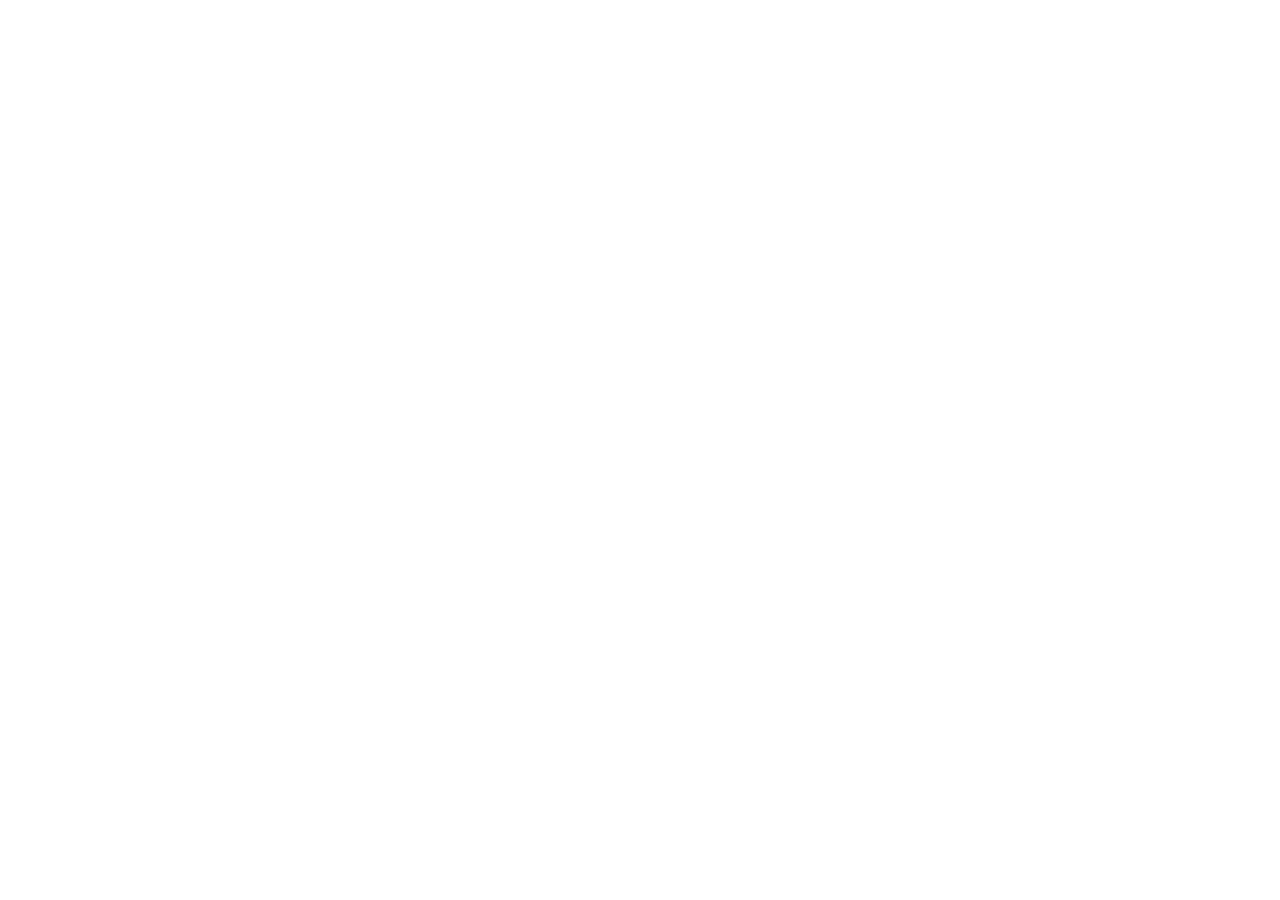
==== index.html @ e1005f03 "base" ====
<!DOCTYPE html>
<html lang="en">
    <head>
        <meta charset="UTF-8">
        <meta name="viewport" content="width=device-width, initial-scale=1.0">
        <title>L'histoire interactive</title>
        <link rel="stylesheet" href="style.css">
        <script src="script.js"></script>

    </head>
    <body>

        
    </body>
</html>
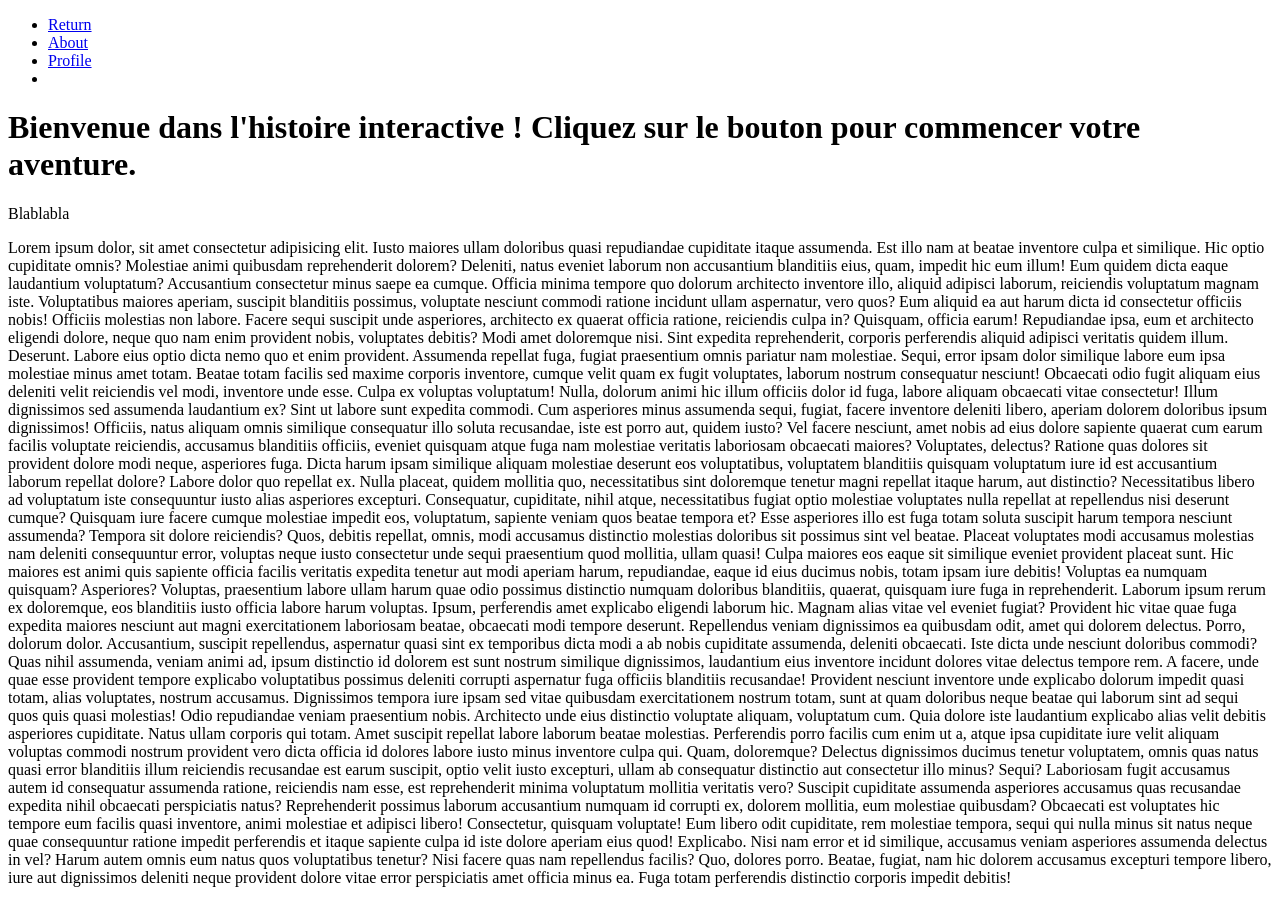
==== commit 96449a3a: "basic structure" ====
--- a/index.html
+++ b/index.html
@@ -9,7 +9,144 @@
 
     </head>
     <body>
+        <nav>
+            <ul>
+                <li><a href="#">Return</a></li>
+                <li><a href="#">About</a></li>
+                <li><a href="#">Profile</a></li>
+                <li><img src alt></li>
+            </ul>
+        </nav>
+        <div>
+            <h1>
+                Bienvenue dans l'histoire interactive ! Cliquez sur le bouton
+                pour commencer votre aventure.
+            </h1>
+            <p>Blablabla</p>
+            <p>Lorem ipsum dolor, sit amet consectetur adipisicing elit. Iusto
+                maiores ullam doloribus quasi repudiandae cupiditate itaque
+                assumenda. Est illo nam at beatae inventore culpa et similique.
+                Hic optio cupiditate omnis?
+                Molestiae animi quibusdam reprehenderit dolorem? Deleniti, natus
+                eveniet laborum non accusantium blanditiis eius, quam, impedit
+                hic eum illum! Eum quidem dicta eaque laudantium voluptatum?
+                Accusantium consectetur minus saepe ea cumque.
+                Officia minima tempore quo dolorum architecto inventore illo,
+                aliquid adipisci laborum, reiciendis voluptatum magnam iste.
+                Voluptatibus maiores aperiam, suscipit blanditiis possimus,
+                voluptate nesciunt commodi ratione incidunt ullam aspernatur,
+                vero quos?
+                Eum aliquid ea aut harum dicta id consectetur officiis nobis!
+                Officiis molestias non labore. Facere sequi suscipit unde
+                asperiores, architecto ex quaerat officia ratione, reiciendis
+                culpa in? Quisquam, officia earum!
+                Repudiandae ipsa, eum et architecto eligendi dolore, neque quo
+                nam enim provident nobis, voluptates debitis? Modi amet
+                doloremque nisi. Sint expedita reprehenderit, corporis
+                perferendis aliquid adipisci veritatis quidem illum. Deserunt.
+                Labore eius optio dicta nemo quo et enim provident. Assumenda
+                repellat fuga, fugiat praesentium omnis pariatur nam molestiae.
+                Sequi, error ipsam dolor similique labore eum ipsa molestiae
+                minus amet totam.
+                Beatae totam facilis sed maxime corporis inventore, cumque velit
+                quam ex fugit voluptates, laborum nostrum consequatur nesciunt!
+                Obcaecati odio fugit aliquam eius deleniti velit reiciendis vel
+                modi, inventore unde esse.
+                Culpa ex voluptas voluptatum! Nulla, dolorum animi hic illum
+                officiis dolor id fuga, labore aliquam obcaecati vitae
+                consectetur! Illum dignissimos sed assumenda laudantium ex? Sint
+                ut labore sunt expedita commodi.
+                Cum asperiores minus assumenda sequi, fugiat, facere inventore
+                deleniti libero, aperiam dolorem doloribus ipsum dignissimos!
+                Officiis, natus aliquam omnis similique consequatur illo soluta
+                recusandae, iste est porro aut, quidem iusto?
+                Vel facere nesciunt, amet nobis ad eius dolore sapiente quaerat
+                cum earum facilis voluptate reiciendis, accusamus blanditiis
+                officiis, eveniet quisquam atque fuga nam molestiae veritatis
+                laboriosam obcaecati maiores? Voluptates, delectus?
+                Ratione quas dolores sit provident dolore modi neque, asperiores
+                fuga. Dicta harum ipsam similique aliquam molestiae deserunt eos
+                voluptatibus, voluptatem blanditiis quisquam voluptatum iure id
+                est accusantium laborum repellat dolore?
+                Labore dolor quo repellat ex. Nulla placeat, quidem mollitia
+                quo, necessitatibus sint doloremque tenetur magni repellat
+                itaque harum, aut distinctio? Necessitatibus libero ad
+                voluptatum iste consequuntur iusto alias asperiores excepturi.
+                Consequatur, cupiditate, nihil atque, necessitatibus fugiat
+                optio molestiae voluptates nulla repellat at repellendus nisi
+                deserunt cumque? Quisquam iure facere cumque molestiae impedit
+                eos, voluptatum, sapiente veniam quos beatae tempora et?
+                Esse asperiores illo est fuga totam soluta suscipit harum
+                tempora nesciunt assumenda? Tempora sit dolore reiciendis? Quos,
+                debitis repellat, omnis, modi accusamus distinctio molestias
+                doloribus sit possimus sint vel beatae.
+                Placeat voluptates modi accusamus molestias nam deleniti
+                consequuntur error, voluptas neque iusto consectetur unde sequi
+                praesentium quod mollitia, ullam quasi! Culpa maiores eos eaque
+                sit similique eveniet provident placeat sunt.
+                Hic maiores est animi quis sapiente officia facilis veritatis
+                expedita tenetur aut modi aperiam harum, repudiandae, eaque id
+                eius ducimus nobis, totam ipsam iure debitis! Voluptas ea
+                numquam quisquam? Asperiores?
+                Voluptas, praesentium labore ullam harum quae odio possimus
+                distinctio numquam doloribus blanditiis, quaerat, quisquam iure
+                fuga in reprehenderit. Laborum ipsum rerum ex doloremque, eos
+                blanditiis iusto officia labore harum voluptas.
+                Ipsum, perferendis amet explicabo eligendi laborum hic. Magnam
+                alias vitae vel eveniet fugiat? Provident hic vitae quae fuga
+                expedita maiores nesciunt aut magni exercitationem laboriosam
+                beatae, obcaecati modi tempore deserunt.
+                Repellendus veniam dignissimos ea quibusdam odit, amet qui
+                dolorem delectus. Porro, dolorum dolor. Accusantium, suscipit
+                repellendus, aspernatur quasi sint ex temporibus dicta modi a ab
+                nobis cupiditate assumenda, deleniti obcaecati.
+                Iste dicta unde nesciunt doloribus commodi? Quas nihil
+                assumenda, veniam animi ad, ipsum distinctio id dolorem est sunt
+                nostrum similique dignissimos, laudantium eius inventore
+                incidunt dolores vitae delectus tempore rem.
+                A facere, unde quae esse provident tempore explicabo
+                voluptatibus possimus deleniti corrupti aspernatur fuga officiis
+                blanditiis recusandae! Provident nesciunt inventore unde
+                explicabo dolorum impedit quasi totam, alias voluptates, nostrum
+                accusamus.
+                Dignissimos tempora iure ipsam sed vitae quibusdam
+                exercitationem nostrum totam, sunt at quam doloribus neque
+                beatae qui laborum sint ad sequi quos quis quasi molestias! Odio
+                repudiandae veniam praesentium nobis.
+                Architecto unde eius distinctio voluptate aliquam, voluptatum
+                cum. Quia dolore iste laudantium explicabo alias velit debitis
+                asperiores cupiditate. Natus ullam corporis qui totam. Amet
+                suscipit repellat labore laborum beatae molestias.
+                Perferendis porro facilis cum enim ut a, atque ipsa cupiditate
+                iure velit aliquam voluptas commodi nostrum provident vero dicta
+                officia id dolores labore iusto minus inventore culpa qui. Quam,
+                doloremque?
+                Delectus dignissimos ducimus tenetur voluptatem, omnis quas
+                natus quasi error blanditiis illum reiciendis recusandae est
+                earum suscipit, optio velit iusto excepturi, ullam ab
+                consequatur distinctio aut consectetur illo minus? Sequi?
+                Laboriosam fugit accusamus autem id consequatur assumenda
+                ratione, reiciendis nam esse, est reprehenderit minima
+                voluptatum mollitia veritatis vero? Suscipit cupiditate
+                assumenda asperiores accusamus quas recusandae expedita nihil
+                obcaecati perspiciatis natus?
+                Reprehenderit possimus laborum accusantium numquam id corrupti
+                ex, dolorem mollitia, eum molestiae quibusdam? Obcaecati est
+                voluptates hic tempore eum facilis quasi inventore, animi
+                molestiae et adipisci libero! Consectetur, quisquam voluptate!
+                Eum libero odit cupiditate, rem molestiae tempora, sequi qui
+                nulla minus sit natus neque quae consequuntur ratione impedit
+                perferendis et itaque sapiente culpa id iste dolore aperiam eius
+                quod! Explicabo.
+                Nisi nam error et id similique, accusamus veniam asperiores
+                assumenda delectus in vel? Harum autem omnis eum natus quos
+                voluptatibus tenetur? Nisi facere quas nam repellendus facilis?
+                Quo, dolores porro.
+                Beatae, fugiat, nam hic dolorem accusamus excepturi tempore
+                libero, iure aut dignissimos deleniti neque provident dolore
+                vitae error perspiciatis amet officia minus ea. Fuga totam
+                perferendis distinctio corporis impedit debitis!</p>
+        </div>
 
-        
     </body>
 </html>
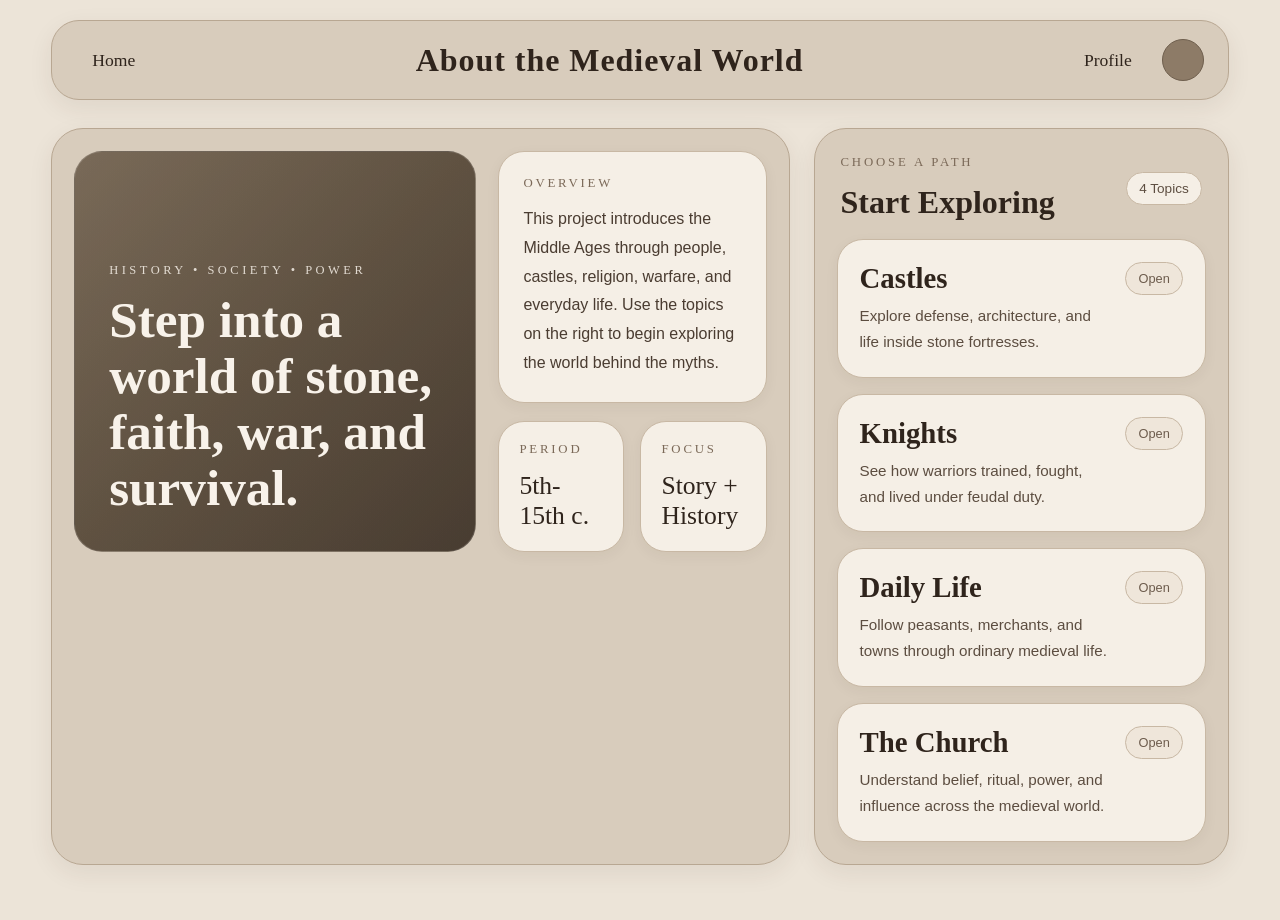
==== commit c7212190: "bueee" ====
--- a/index.html
+++ b/index.html
@@ -1,152 +1,394 @@
 <!DOCTYPE html>
 <html lang="en">
-    <head>
-        <meta charset="UTF-8">
-        <meta name="viewport" content="width=device-width, initial-scale=1.0">
-        <title>L'histoire interactive</title>
-        <link rel="stylesheet" href="style.css">
-        <script src="script.js"></script>
-
-    </head>
-    <body>
-        <nav>
-            <ul>
-                <li><a href="#">Return</a></li>
-                <li><a href="#">About</a></li>
-                <li><a href="#">Profile</a></li>
-                <li><img src alt></li>
-            </ul>
-        </nav>
-        <div>
-            <h1>
-                Bienvenue dans l'histoire interactive ! Cliquez sur le bouton
-                pour commencer votre aventure.
-            </h1>
-            <p>Blablabla</p>
-            <p>Lorem ipsum dolor, sit amet consectetur adipisicing elit. Iusto
-                maiores ullam doloribus quasi repudiandae cupiditate itaque
-                assumenda. Est illo nam at beatae inventore culpa et similique.
-                Hic optio cupiditate omnis?
-                Molestiae animi quibusdam reprehenderit dolorem? Deleniti, natus
-                eveniet laborum non accusantium blanditiis eius, quam, impedit
-                hic eum illum! Eum quidem dicta eaque laudantium voluptatum?
-                Accusantium consectetur minus saepe ea cumque.
-                Officia minima tempore quo dolorum architecto inventore illo,
-                aliquid adipisci laborum, reiciendis voluptatum magnam iste.
-                Voluptatibus maiores aperiam, suscipit blanditiis possimus,
-                voluptate nesciunt commodi ratione incidunt ullam aspernatur,
-                vero quos?
-                Eum aliquid ea aut harum dicta id consectetur officiis nobis!
-                Officiis molestias non labore. Facere sequi suscipit unde
-                asperiores, architecto ex quaerat officia ratione, reiciendis
-                culpa in? Quisquam, officia earum!
-                Repudiandae ipsa, eum et architecto eligendi dolore, neque quo
-                nam enim provident nobis, voluptates debitis? Modi amet
-                doloremque nisi. Sint expedita reprehenderit, corporis
-                perferendis aliquid adipisci veritatis quidem illum. Deserunt.
-                Labore eius optio dicta nemo quo et enim provident. Assumenda
-                repellat fuga, fugiat praesentium omnis pariatur nam molestiae.
-                Sequi, error ipsam dolor similique labore eum ipsa molestiae
-                minus amet totam.
-                Beatae totam facilis sed maxime corporis inventore, cumque velit
-                quam ex fugit voluptates, laborum nostrum consequatur nesciunt!
-                Obcaecati odio fugit aliquam eius deleniti velit reiciendis vel
-                modi, inventore unde esse.
-                Culpa ex voluptas voluptatum! Nulla, dolorum animi hic illum
-                officiis dolor id fuga, labore aliquam obcaecati vitae
-                consectetur! Illum dignissimos sed assumenda laudantium ex? Sint
-                ut labore sunt expedita commodi.
-                Cum asperiores minus assumenda sequi, fugiat, facere inventore
-                deleniti libero, aperiam dolorem doloribus ipsum dignissimos!
-                Officiis, natus aliquam omnis similique consequatur illo soluta
-                recusandae, iste est porro aut, quidem iusto?
-                Vel facere nesciunt, amet nobis ad eius dolore sapiente quaerat
-                cum earum facilis voluptate reiciendis, accusamus blanditiis
-                officiis, eveniet quisquam atque fuga nam molestiae veritatis
-                laboriosam obcaecati maiores? Voluptates, delectus?
-                Ratione quas dolores sit provident dolore modi neque, asperiores
-                fuga. Dicta harum ipsam similique aliquam molestiae deserunt eos
-                voluptatibus, voluptatem blanditiis quisquam voluptatum iure id
-                est accusantium laborum repellat dolore?
-                Labore dolor quo repellat ex. Nulla placeat, quidem mollitia
-                quo, necessitatibus sint doloremque tenetur magni repellat
-                itaque harum, aut distinctio? Necessitatibus libero ad
-                voluptatum iste consequuntur iusto alias asperiores excepturi.
-                Consequatur, cupiditate, nihil atque, necessitatibus fugiat
-                optio molestiae voluptates nulla repellat at repellendus nisi
-                deserunt cumque? Quisquam iure facere cumque molestiae impedit
-                eos, voluptatum, sapiente veniam quos beatae tempora et?
-                Esse asperiores illo est fuga totam soluta suscipit harum
-                tempora nesciunt assumenda? Tempora sit dolore reiciendis? Quos,
-                debitis repellat, omnis, modi accusamus distinctio molestias
-                doloribus sit possimus sint vel beatae.
-                Placeat voluptates modi accusamus molestias nam deleniti
-                consequuntur error, voluptas neque iusto consectetur unde sequi
-                praesentium quod mollitia, ullam quasi! Culpa maiores eos eaque
-                sit similique eveniet provident placeat sunt.
-                Hic maiores est animi quis sapiente officia facilis veritatis
-                expedita tenetur aut modi aperiam harum, repudiandae, eaque id
-                eius ducimus nobis, totam ipsam iure debitis! Voluptas ea
-                numquam quisquam? Asperiores?
-                Voluptas, praesentium labore ullam harum quae odio possimus
-                distinctio numquam doloribus blanditiis, quaerat, quisquam iure
-                fuga in reprehenderit. Laborum ipsum rerum ex doloremque, eos
-                blanditiis iusto officia labore harum voluptas.
-                Ipsum, perferendis amet explicabo eligendi laborum hic. Magnam
-                alias vitae vel eveniet fugiat? Provident hic vitae quae fuga
-                expedita maiores nesciunt aut magni exercitationem laboriosam
-                beatae, obcaecati modi tempore deserunt.
-                Repellendus veniam dignissimos ea quibusdam odit, amet qui
-                dolorem delectus. Porro, dolorum dolor. Accusantium, suscipit
-                repellendus, aspernatur quasi sint ex temporibus dicta modi a ab
-                nobis cupiditate assumenda, deleniti obcaecati.
-                Iste dicta unde nesciunt doloribus commodi? Quas nihil
-                assumenda, veniam animi ad, ipsum distinctio id dolorem est sunt
-                nostrum similique dignissimos, laudantium eius inventore
-                incidunt dolores vitae delectus tempore rem.
-                A facere, unde quae esse provident tempore explicabo
-                voluptatibus possimus deleniti corrupti aspernatur fuga officiis
-                blanditiis recusandae! Provident nesciunt inventore unde
-                explicabo dolorum impedit quasi totam, alias voluptates, nostrum
-                accusamus.
-                Dignissimos tempora iure ipsam sed vitae quibusdam
-                exercitationem nostrum totam, sunt at quam doloribus neque
-                beatae qui laborum sint ad sequi quos quis quasi molestias! Odio
-                repudiandae veniam praesentium nobis.
-                Architecto unde eius distinctio voluptate aliquam, voluptatum
-                cum. Quia dolore iste laudantium explicabo alias velit debitis
-                asperiores cupiditate. Natus ullam corporis qui totam. Amet
-                suscipit repellat labore laborum beatae molestias.
-                Perferendis porro facilis cum enim ut a, atque ipsa cupiditate
-                iure velit aliquam voluptas commodi nostrum provident vero dicta
-                officia id dolores labore iusto minus inventore culpa qui. Quam,
-                doloremque?
-                Delectus dignissimos ducimus tenetur voluptatem, omnis quas
-                natus quasi error blanditiis illum reiciendis recusandae est
-                earum suscipit, optio velit iusto excepturi, ullam ab
-                consequatur distinctio aut consectetur illo minus? Sequi?
-                Laboriosam fugit accusamus autem id consequatur assumenda
-                ratione, reiciendis nam esse, est reprehenderit minima
-                voluptatum mollitia veritatis vero? Suscipit cupiditate
-                assumenda asperiores accusamus quas recusandae expedita nihil
-                obcaecati perspiciatis natus?
-                Reprehenderit possimus laborum accusantium numquam id corrupti
-                ex, dolorem mollitia, eum molestiae quibusdam? Obcaecati est
-                voluptates hic tempore eum facilis quasi inventore, animi
-                molestiae et adipisci libero! Consectetur, quisquam voluptate!
-                Eum libero odit cupiditate, rem molestiae tempora, sequi qui
-                nulla minus sit natus neque quae consequuntur ratione impedit
-                perferendis et itaque sapiente culpa id iste dolore aperiam eius
-                quod! Explicabo.
-                Nisi nam error et id similique, accusamus veniam asperiores
-                assumenda delectus in vel? Harum autem omnis eum natus quos
-                voluptatibus tenetur? Nisi facere quas nam repellendus facilis?
-                Quo, dolores porro.
-                Beatae, fugiat, nam hic dolorem accusamus excepturi tempore
-                libero, iure aut dignissimos deleniti neque provident dolore
-                vitae error perspiciatis amet officia minus ea. Fuga totam
-                perferendis distinctio corporis impedit debitis!</p>
+<head>
+  <meta charset="UTF-8" />
+  <meta name="viewport" content="width=device-width, initial-scale=1.0" />
+  <title>About the Medieval World</title>
+  <style>
+    * {
+      box-sizing: border-box;
+      margin: 0;
+      padding: 0;
+    }
+
+    body {
+      font-family: Georgia, "Times New Roman", serif;
+      background: #ece4d8;
+      color: #2f241c;
+      min-height: 100vh;
+    }
+
+    a {
+      text-decoration: none;
+      color: inherit;
+    }
+
+    .container {
+      width: min(1200px, 92%);
+      margin: 0 auto;
+    }
+
+    .navbar {
+      margin-top: 20px;
+      background: #d8ccbc;
+      border: 1px solid #b8a792;
+      border-radius: 28px;
+      display: flex;
+      justify-content: space-between;
+      align-items: center;
+      padding: 18px 24px;
+      box-shadow: 0 8px 24px rgba(60, 40, 20, 0.08);
+    }
+
+    .nav-left,
+    .nav-center,
+    .nav-right {
+      display: flex;
+      align-items: center;
+      gap: 14px;
+    }
+
+    .nav-link {
+      font-size: 1.1rem;
+      padding: 10px 16px;
+      border-radius: 16px;
+      transition: 0.25s ease;
+    }
+
+    .nav-link:hover {
+      background: rgba(255, 248, 240, 0.5);
+    }
+
+    .nav-title {
+      font-size: 2rem;
+      letter-spacing: 0.03em;
+      text-align: center;
+    }
+
+    .profile-circle {
+      width: 42px;
+      height: 42px;
+      border-radius: 50%;
+      background: #8d7b67;
+      border: 1px solid #6e5e4d;
+    }
+
+    main {
+      margin-top: 28px;
+      margin-bottom: 40px;
+      display: grid;
+      grid-template-columns: 1.6fr 0.9fr;
+      gap: 24px;
+    }
+
+    .main-card,
+    .side-card {
+      background: #d8ccbc;
+      border: 1px solid #b8a792;
+      border-radius: 32px;
+      padding: 22px;
+      box-shadow: 0 8px 24px rgba(60, 40, 20, 0.08);
+    }
+
+    .main-grid {
+      display: grid;
+      grid-template-columns: 1.2fr 0.8fr;
+      gap: 22px;
+      align-items: stretch;
+    }
+
+    .hero-box {
+      min-height: 360px;
+      border-radius: 28px;
+      padding: 34px;
+      background:
+        linear-gradient(rgba(40, 28, 20, 0.18), rgba(40, 28, 20, 0.18)),
+        linear-gradient(135deg, #8b7b67 0%, #6b5d4b 50%, #4f4337 100%);
+      color: #f8f2ea;
+      display: flex;
+      flex-direction: column;
+      justify-content: flex-end;
+      border: 1px solid rgba(255, 255, 255, 0.15);
+    }
+
+    .hero-label {
+      font-size: 0.78rem;
+      text-transform: uppercase;
+      letter-spacing: 0.28em;
+      opacity: 0.85;
+      margin-bottom: 14px;
+    }
+
+    .hero-title {
+      font-size: clamp(2rem, 4vw, 3.5rem);
+      line-height: 1.1;
+      max-width: 640px;
+    }
+
+    .info-column {
+      display: flex;
+      flex-direction: column;
+      gap: 18px;
+    }
+
+    .info-box,
+    .small-box,
+    .topic-card {
+      background: #f5efe6;
+      border: 1px solid #c8b8a4;
+      border-radius: 26px;
+      box-shadow: 0 4px 14px rgba(60, 40, 20, 0.05);
+    }
+
+    .info-box {
+      padding: 24px;
+      flex: 1;
+    }
+
+    .section-label {
+      font-size: 0.8rem;
+      text-transform: uppercase;
+      letter-spacing: 0.22em;
+      color: #7b6958;
+      margin-bottom: 14px;
+    }
+
+    .info-text {
+      font-family: Arial, Helvetica, sans-serif;
+      font-size: 1rem;
+      line-height: 1.8;
+      color: #4a3c31;
+    }
+
+    .small-grid {
+      display: grid;
+      grid-template-columns: repeat(2, 1fr);
+      gap: 16px;
+    }
+
+    .small-box {
+      padding: 20px;
+    }
+
+    .small-box strong {
+      display: block;
+      margin-top: 10px;
+      font-size: 1.6rem;
+      font-weight: normal;
+    }
+
+    .side-header {
+      display: flex;
+      justify-content: space-between;
+      align-items: center;
+      gap: 12px;
+      margin-bottom: 18px;
+      padding: 4px 4px 0;
+    }
+
+    .side-title {
+      font-size: 2rem;
+    }
+
+    .topic-count {
+      font-family: Arial, Helvetica, sans-serif;
+      font-size: 0.85rem;
+      padding: 8px 12px;
+      border-radius: 999px;
+      background: #f5efe6;
+      border: 1px solid #c8b8a4;
+      color: #5d4e41;
+      white-space: nowrap;
+    }
+
+    .topics {
+      display: flex;
+      flex-direction: column;
+      gap: 16px;
+    }
+
+    .topic-card {
+      padding: 22px;
+      transition: 0.25s ease;
+    }
+
+    .topic-card:hover {
+      transform: translateY(-4px);
+      background: #fcf8f2;
+    }
+
+    .topic-top {
+      display: flex;
+      justify-content: space-between;
+      align-items: flex-start;
+      gap: 14px;
+    }
+
+    .topic-name {
+      font-size: 1.8rem;
+      margin-bottom: 8px;
+    }
+
+    .topic-desc {
+      font-family: Arial, Helvetica, sans-serif;
+      font-size: 0.95rem;
+      line-height: 1.7;
+      color: #5c4d40;
+    }
+
+    .open-badge {
+      font-family: Arial, Helvetica, sans-serif;
+      font-size: 0.8rem;
+      padding: 8px 12px;
+      border-radius: 999px;
+      border: 1px solid #c8b8a4;
+      color: #6d5c4d;
+      background: #efe6da;
+      flex-shrink: 0;
+    }
+
+    @media (max-width: 980px) {
+      main,
+      .main-grid {
+        grid-template-columns: 1fr;
+      }
+    }
+
+    @media (max-width: 720px) {
+      .navbar {
+        flex-direction: column;
+        gap: 16px;
+        text-align: center;
+      }
+
+      .nav-title {
+        font-size: 1.6rem;
+      }
+
+      .small-grid {
+        grid-template-columns: 1fr;
+      }
+
+      .topic-top {
+        flex-direction: column;
+      }
+    }
+  </style>
+</head>
+<body>
+  <div class="container">
+    <nav class="navbar">
+      <div class="nav-left">
+        <a href="#" class="nav-link">Home</a>
+      </div>
+
+      <div class="nav-center">
+        <h1 class="nav-title">About the Medieval World</h1>
+      </div>
+
+      <div class="nav-right">
+        <a href="#" class="nav-link">Profile</a>
+        <div class="profile-circle"></div>
+      </div>
+    </nav>
+
+    <main>
+      <section class="main-card">
+        <div class="main-grid">
+          <div class="hero-box">
+            <p class="hero-label">History • Society • Power</p>
+            <h2 class="hero-title">Step into a world of stone, faith, war, and survival.</h2>
+          </div>
+
+          <div class="info-column">
+            <div class="info-box">
+              <p class="section-label">Overview</p>
+              <p class="info-text">
+                This project introduces the Middle Ages through people, castles, religion,
+                warfare, and everyday life. Use the topics on the right to begin exploring
+                the world behind the myths.
+              </p>
+            </div>
+
+            <div class="small-grid">
+              <div class="small-box">
+                <p class="section-label">Period</p>
+                <strong>5th-15th c.</strong>
+              </div>
+              <div class="small-box">
+                <p class="section-label">Focus</p>
+                <strong>Story + History</strong>
+              </div>
+            </div>
+          </div>
         </div>
+      </section>
+
+      <aside class="side-card">
+        <div class="side-header">
+          <div>
+            <p class="section-label">Choose a Path</p>
+            <h3 class="side-title">Start Exploring</h3>
+          </div>
+          <span class="topic-count">4 Topics</span>
+        </div>
+
+        <div class="topics">
+          <a href="#" class="topic-card">
+            <div class="topic-top">
+              <div>
+                <h4 class="topic-name">Castles</h4>
+                <p class="topic-desc">
+                  Explore defense, architecture, and life inside stone fortresses.
+                </p>
+              </div>
+              <span class="open-badge">Open</span>
+            </div>
+          </a>
+
+          <a href="#" class="topic-card">
+            <div class="topic-top">
+              <div>
+                <h4 class="topic-name">Knights</h4>
+                <p class="topic-desc">
+                  See how warriors trained, fought, and lived under feudal duty.
+                </p>
+              </div>
+              <span class="open-badge">Open</span>
+            </div>
+          </a>
+
+          <a href="#" class="topic-card">
+            <div class="topic-top">
+              <div>
+                <h4 class="topic-name">Daily Life</h4>
+                <p class="topic-desc">
+                  Follow peasants, merchants, and towns through ordinary medieval life.
+                </p>
+              </div>
+              <span class="open-badge">Open</span>
+            </div>
+          </a>
+
+          <a href="#" class="topic-card">
+            <div class="topic-top">
+              <div>
+                <h4 class="topic-name">The Church</h4>
+                <p class="topic-desc">
+                  Understand belief, ritual, power, and influence across the medieval world.
+                </p>
+              </div>
+              <span class="open-badge">Open</span>
+            </div>
+          </a>
+        </div>
+      </aside>
+    </main>
+  </div>
+</body>
+</html>
+
+
 
     </body>
 </html>
